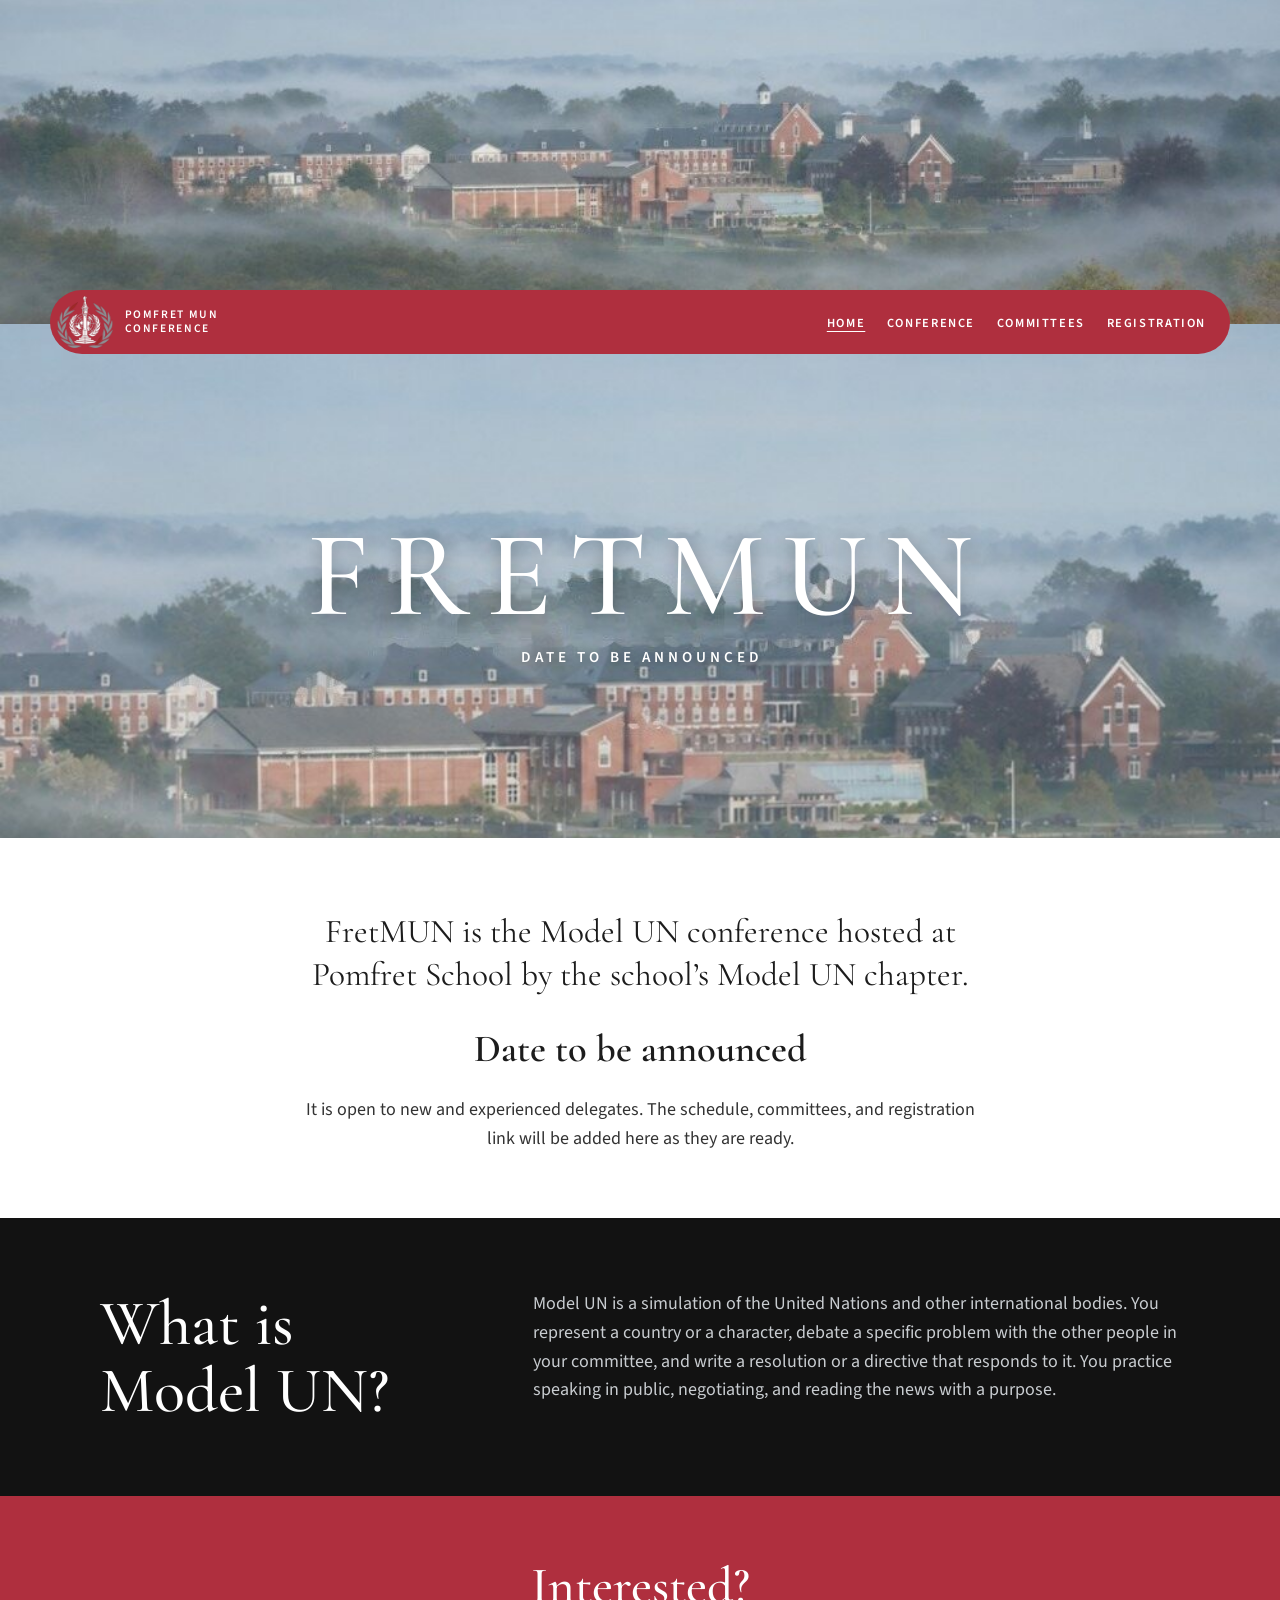
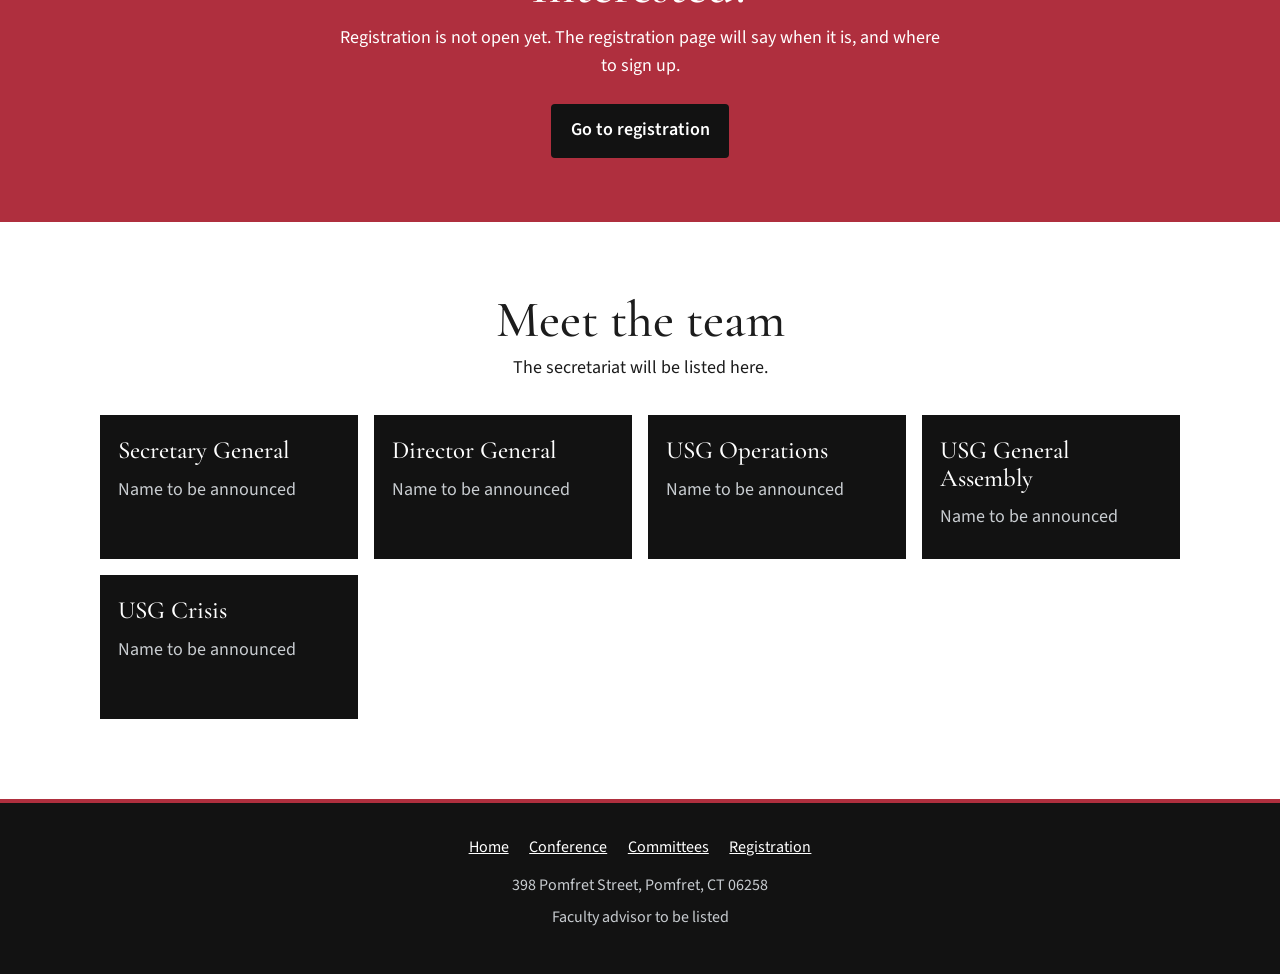
==== index.html @ eb7f8157 "Add the first FretMUN site so it can be edited on GitHub Pages. The pages follow the Loomis conferen" ====
<!DOCTYPE html>
<html lang="en">
<head>
  <meta charset="utf-8">
  <meta name="viewport" content="width=device-width, initial-scale=1">
  <title>FretMUN — Pomfret Model UN</title>
  <meta name="description" content="FretMUN is the Model UN conference hosted at Pomfret School.">
  <link rel="icon" href="images/logo.png">
  <link rel="preconnect" href="https://fonts.googleapis.com">
  <link rel="preconnect" href="https://fonts.gstatic.com" crossorigin>
  <link href="https://fonts.googleapis.com/css2?family=Cormorant+Garamond:wght@500;600&family=Source+Sans+3:wght@400;600&display=swap" rel="stylesheet">
  <link rel="stylesheet" href="css/styles.css">
  <script>document.documentElement.classList.add("js");</script>
</head>
<body>
  <a class="skip" href="#content">Skip to content</a>
  <div class="hero">
    <img class="vista" src="images/campus-vista.jpg" alt="Pomfret School campus above the fog">
    <nav class="bar" aria-label="Primary">
      <a class="brand" href="index.html">
        <img src="images/logo.png" alt="" width="52" height="49">
        <span class="brand-name">Pomfret MUN<br>Conference</span>
      </a>
      <button class="menu-toggle" type="button" aria-expanded="false" aria-controls="nav-links">Menu</button>
      <ul class="nav-links" id="nav-links">
        <li><a href="index.html" aria-current="page">Home</a></li>
        <li><a href="conference.html">Conference</a></li>
        <li><a href="committees.html">Committees</a></li>
        <li><a href="registration.html">Registration</a></li>
      </ul>
    </nav>
    <div class="hall">
      <div>
        <h1 class="wordmark">FRETMUN</h1>
        <p class="wordmark-date">Date to be announced</p>
      </div>
    </div>
  </div>

  <main id="content">
    <section class="intro wrap">
      <p class="lede">FretMUN is the Model UN conference hosted at Pomfret School by the school’s Model UN chapter.</p>
      <p class="when">Date to be announced</p>
      <p class="note">It is open to new and experienced delegates. The schedule, committees, and registration link will be added here as they are ready.</p>
    </section>

    <section class="about">
      <div class="wrap">
        <h2>What is<br>Model UN?</h2>
        <p>Model UN is a simulation of the United Nations and other international bodies. You represent a country or a character, debate a specific problem with the other people in your committee, and write a resolution or a directive that responds to it. You practice speaking in public, negotiating, and reading the news with a purpose.</p>
      </div>
    </section>

    <section class="invite">
      <div class="wrap">
        <h2>Interested?</h2>
        <p>Registration is not open yet. The registration page will say when it is, and where to sign up.</p>
        <a class="button" href="registration.html">Go to registration</a>
      </div>
    </section>

    <section class="team">
      <div class="wrap">
        <h2>Meet the team</h2>
        <p class="dek">The secretariat will be listed here.</p>
        <!-- Copy a card for each officer. Put the role in the heading and the name in the paragraph. -->
        <ul class="roster">
          <li>
            <h3>Secretary General</h3>
            <p>Name to be announced</p>
          </li>
          <li>
            <h3>Director General</h3>
            <p>Name to be announced</p>
          </li>
          <li>
            <h3>USG Operations</h3>
            <p>Name to be announced</p>
          </li>
          <li>
            <h3>USG General Assembly</h3>
            <p>Name to be announced</p>
          </li>
          <li>
            <h3>USG Crisis</h3>
            <p>Name to be announced</p>
          </li>
        </ul>
      </div>
    </section>
  </main>

  <footer class="site-footer">
    <nav aria-label="Footer">
      <a href="index.html">Home</a>
      <a href="conference.html">Conference</a>
      <a href="committees.html">Committees</a>
      <a href="registration.html">Registration</a>
    </nav>
    <p>398 Pomfret Street, Pomfret, CT 06258</p>
    <p>Faculty advisor to be listed</p>
  </footer>
  <script src="js/nav.js"></script>
</body>
</html>
---- css/styles.css ----
:root {
  --crimson: #af2f3e;
  --crimson-dark: #8c2432;
  --black: #121212;
  --ink: #1c1c1c;
  --silver: #c8ccd0;
  --line: #e2e4e6;
  --white: #fff;
  --serif: "Cormorant Garamond", Georgia, "Times New Roman", serif;
  --sans: "Source Sans 3", "Segoe UI", sans-serif;
  --wrap: 1080px;
  --bar: min(1180px, calc(100% - 2.5rem));
}

*,
*::before,
*::after {
  box-sizing: border-box;
}

body {
  margin: 0;
  background: var(--white);
  color: var(--ink);
  font-family: var(--sans);
  font-size: 1.125rem;
  line-height: 1.6;
}

img {
  max-width: 100%;
  display: block;
}

h1,
h2,
h3 {
  font-family: var(--serif);
  font-weight: 500;
  line-height: 1.05;
}

a {
  color: var(--crimson-dark);
}

a:hover {
  color: var(--crimson);
}

a:focus-visible,
button:focus-visible {
  outline: 2px solid var(--crimson);
  outline-offset: 3px;
}

.skip {
  position: absolute;
  left: 1rem;
  top: -4rem;
  background: var(--white);
  color: var(--black);
  padding: 0.5rem 1rem;
  z-index: 5;
}

.skip:focus {
  top: 1rem;
}

.wrap {
  width: min(var(--wrap), calc(100% - 3rem));
  margin-inline: auto;
}

.bar {
  position: relative;
  z-index: 2;
  display: flex;
  align-items: center;
  justify-content: space-between;
  gap: 1rem;
  width: var(--bar);
  margin: -2.15rem auto 0;
  padding: 0.4rem 1.15rem 0.4rem 0.45rem;
  background: var(--crimson);
  color: var(--white);
  border-radius: 999px;
}

.bar a {
  color: var(--white);
  text-decoration: none;
}

.bar a:focus-visible,
.bar button:focus-visible {
  outline-color: var(--white);
}

.brand {
  display: flex;
  align-items: center;
  gap: 0.75rem;
}

.brand img {
  height: 52px;
  width: auto;
}

.brand-name {
  font-size: 0.72rem;
  font-weight: 600;
  letter-spacing: 0.14em;
  text-transform: uppercase;
  line-height: 1.25;
}

.menu-toggle {
  display: none;
  margin-left: auto;
  background: transparent;
  color: var(--white);
  border: 1px solid rgba(255, 255, 255, 0.75);
  border-radius: 999px;
  font: inherit;
  font-size: 0.72rem;
  font-weight: 600;
  letter-spacing: 0.14em;
  text-transform: uppercase;
  padding: 0.45rem 0.85rem;
}

.nav-links {
  display: flex;
  flex-wrap: wrap;
  justify-content: flex-end;
  gap: 0.35rem 1.35rem;
  list-style: none;
  margin: 0;
  padding: 0.35rem 0.35rem 0.35rem 0;
}

.nav-links a {
  font-size: 0.78rem;
  font-weight: 600;
  letter-spacing: 0.13em;
  text-transform: uppercase;
}

.nav-links a[aria-current="page"] {
  text-decoration: underline;
  text-underline-offset: 0.35em;
}

.vista {
  width: 100%;
  height: 36vh;
  min-height: 200px;
  object-fit: cover;
  object-position: center 42%;
}

.hall,
.page-hero {
  display: grid;
  place-items: center;
  text-align: center;
  color: var(--white);
  background: #7f96a6 url("../images/campus-hall.jpg") center 42% / cover no-repeat;
}

.hall {
  min-height: 58vh;
  margin-top: -2.4rem;
  padding: 7rem 1.25rem 4.5rem;
}

.wordmark {
  margin: 0;
  font-size: clamp(3.5rem, 11vw, 7.6rem);
  font-weight: 500;
  letter-spacing: 0.14em;
  text-indent: 0.14em;
  line-height: 0.85;
  text-shadow: 0 2px 18px rgba(0, 0, 0, 0.28);
}

.wordmark-date {
  margin: 1.1rem 0 0;
  font-size: 0.95rem;
  font-weight: 600;
  letter-spacing: 0.26em;
  text-indent: 0.26em;
  text-transform: uppercase;
  text-shadow: 0 1px 10px rgba(0, 0, 0, 0.35);
}

.bar-static {
  margin: 0.85rem auto 0;
}

.page-hero {
  min-height: 280px;
  margin-top: 0.85rem;
  padding: 3rem 1.25rem;
}

.page-hero h1 {
  margin: 0;
  font-size: clamp(3rem, 7vw, 5.4rem);
  text-shadow: 0 2px 16px rgba(0, 0, 0, 0.35);
}

.intro {
  text-align: center;
  padding: 4.5rem 0 4rem;
}

.intro .lede {
  font-family: var(--serif);
  font-size: clamp(1.65rem, 2.6vw, 2.15rem);
  line-height: 1.3;
  max-width: 22em;
  margin: 0 auto 1.4rem;
}

.intro .when {
  margin: 0 0 1rem;
  font-family: var(--serif);
  font-size: clamp(1.8rem, 3vw, 2.4rem);
  font-weight: 600;
}

.intro .note {
  max-width: 38em;
  margin: 0 auto;
  color: #333;
}

.about {
  background: var(--black);
  color: var(--white);
  padding: 4.5rem 0;
}

.about .wrap {
  display: grid;
  grid-template-columns: minmax(12rem, 0.8fr) 1.4fr;
  gap: 2rem 4rem;
  align-items: start;
}

.about h2 {
  margin: 0;
  font-size: clamp(2.7rem, 5vw, 4.4rem);
  color: var(--white);
}

.about p {
  margin: 0;
  max-width: 42em;
  color: var(--silver);
}

.invite {
  background: var(--crimson);
  color: var(--white);
  text-align: center;
  padding: 4rem 0;
}

.invite h2 {
  margin: 0 0 0.6rem;
  font-size: clamp(2.4rem, 4vw, 3.4rem);
}

.invite p {
  margin: 0 auto 1.4rem;
  max-width: 34em;
}

.button {
  display: inline-block;
  background: var(--black);
  color: var(--white);
  text-decoration: none;
  font-weight: 600;
  padding: 0.8rem 1.2rem;
  border-radius: 4px;
}

.button:hover {
  background: #2a2a2a;
  color: var(--white);
}

.button:focus-visible {
  outline-color: var(--white);
}

.team {
  padding: 4.5rem 0 5rem;
}

.team h2,
.section h2 {
  margin: 0 0 0.4rem;
  font-size: clamp(2.4rem, 4vw, 3.4rem);
  text-align: center;
}

.team .dek,
.section .dek {
  margin: 0 auto 2rem;
  max-width: 38em;
  text-align: center;
}

.roster {
  display: grid;
  grid-template-columns: repeat(auto-fit, minmax(240px, 1fr));
  gap: 1rem;
  list-style: none;
  margin: 0;
  padding: 0;
}

.roster li {
  background: var(--black);
  color: var(--white);
  padding: 1.4rem 1.1rem 1.25rem;
  min-height: 9rem;
}

.roster h3 {
  margin: 0 0 0.7rem;
  font-size: 1.55rem;
  line-height: 1.1;
  color: var(--white);
  text-wrap: balance;
}

.roster p {
  margin: 0;
  color: var(--silver);
}

.section {
  padding: 3.5rem 0;
}

.section + .section {
  padding-top: 0;
}

.stack {
  list-style: none;
  margin: 0;
  padding: 0;
  border-top: 1px solid var(--line);
}

.stack li {
  display: grid;
  grid-template-columns: minmax(9rem, 16rem) 1fr;
  gap: 0.5rem 1.5rem;
  padding: 0.9rem 0;
  border-bottom: 1px solid var(--line);
}

.stack strong {
  font-weight: 600;
}

table {
  width: 100%;
  border-collapse: collapse;
}

caption {
  caption-side: bottom;
  text-align: left;
  padding-top: 0.75rem;
  color: #444;
  font-size: 1rem;
}

th,
td {
  text-align: left;
  padding: 0.75rem 0.4rem;
  border-bottom: 1px solid var(--line);
  vertical-align: top;
}

th {
  font-weight: 600;
  color: var(--crimson-dark);
}

.committees {
  display: grid;
  grid-template-columns: repeat(auto-fit, minmax(240px, 1fr));
  gap: 1rem;
  list-style: none;
  margin: 0;
  padding: 0;
}

.committees li {
  border: 1px solid var(--line);
  padding: 1.25rem 1.1rem 1.1rem;
}

.committees h3 {
  margin: 0 0 0.45rem;
  font-size: 1.85rem;
}

.committees p {
  margin: 0.2rem 0;
}

.site-footer {
  background: var(--black);
  color: var(--silver);
  text-align: center;
  padding: 2rem 1.25rem 2.4rem;
  border-top: 4px solid var(--crimson);
  font-size: 1rem;
}

.site-footer p {
  margin: 0.35rem 0;
}

.site-footer a {
  color: var(--white);
}

.site-footer nav {
  margin-bottom: 0.8rem;
}

.site-footer nav a {
  margin: 0 0.55rem;
}

@media (max-width: 760px) {
  .js .menu-toggle {
    display: inline-flex;
  }

  .js .nav-links {
    display: none;
    width: 100%;
    flex-direction: column;
    align-items: flex-start;
    padding: 0.2rem 0.6rem 0.7rem;
  }

  .js .nav-links.is-open {
    display: flex;
  }

  .bar:has(.is-open) {
    border-radius: 1.4rem;
    align-items: flex-start;
    flex-wrap: wrap;
  }

  .about .wrap,
  .stack li {
    grid-template-columns: 1fr;
  }

  .hall {
    margin-top: 0;
    min-height: 70vh;
    padding-top: 4.5rem;
  }

  .bar {
    margin-top: 0.75rem;
  }

  .wordmark {
    letter-spacing: 0.06em;
    text-indent: 0.06em;
  }
}


@media (prefers-reduced-motion: reduce) {
  * {
    scroll-behavior: auto;
  }
}
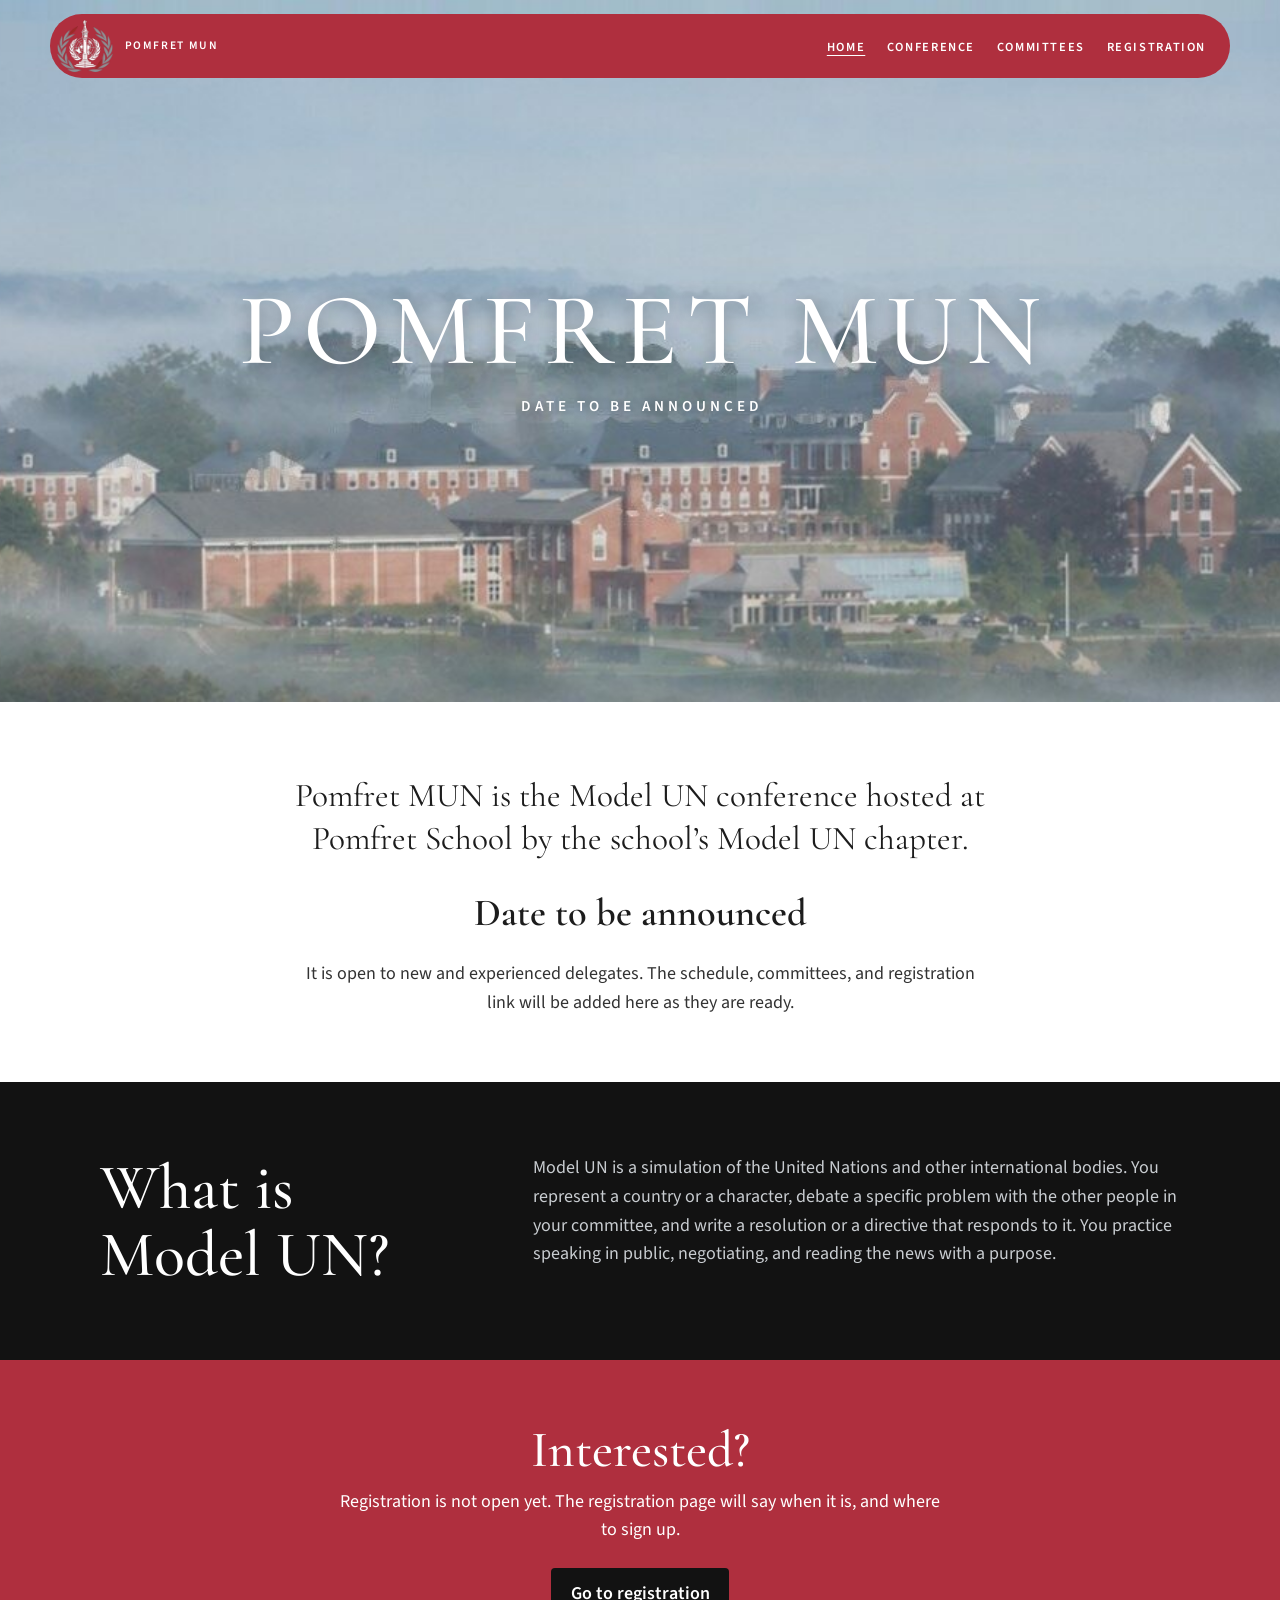
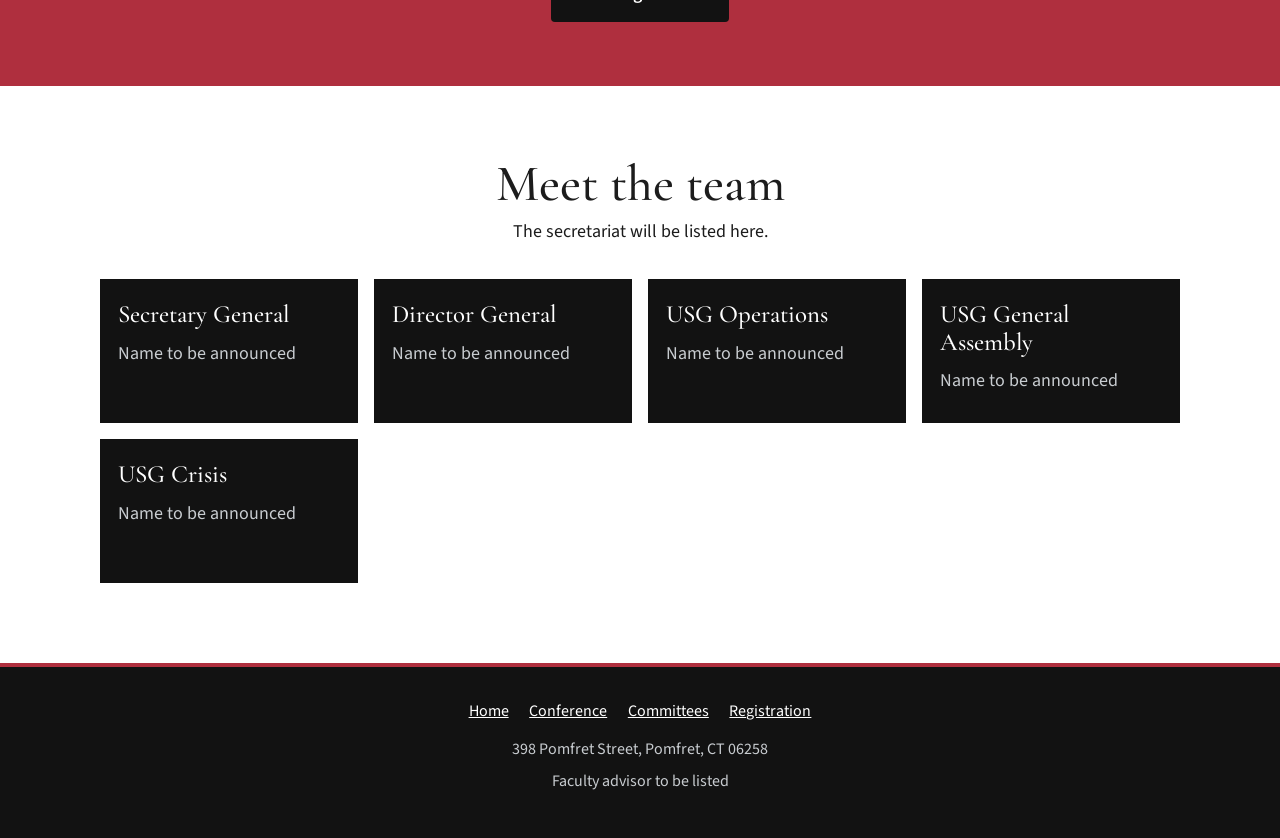
==== commit 5acd808c: "Call the site Pomfret MUN and use one campus photo. The name is still temporary. The red bar sits on" ====
--- a/index.html
+++ b/index.html
@@ -3,8 +3,8 @@
 <head>
   <meta charset="utf-8">
   <meta name="viewport" content="width=device-width, initial-scale=1">
-  <title>FretMUN — Pomfret Model UN</title>
-  <meta name="description" content="FretMUN is the Model UN conference hosted at Pomfret School.">
+  <title>Pomfret MUN</title>
+  <meta name="description" content="Pomfret MUN is the Model UN conference hosted at Pomfret School.">
   <link rel="icon" href="images/logo.png">
   <link rel="preconnect" href="https://fonts.googleapis.com">
   <link rel="preconnect" href="https://fonts.gstatic.com" crossorigin>
@@ -14,12 +14,11 @@
 </head>
 <body>
   <a class="skip" href="#content">Skip to content</a>
-  <div class="hero">
-    <img class="vista" src="images/campus-vista.jpg" alt="Pomfret School campus above the fog">
+  <header class="hero">
     <nav class="bar" aria-label="Primary">
       <a class="brand" href="index.html">
         <img src="images/logo.png" alt="" width="52" height="49">
-        <span class="brand-name">Pomfret MUN<br>Conference</span>
+        <span class="brand-name">Pomfret MUN</span>
       </a>
       <button class="menu-toggle" type="button" aria-expanded="false" aria-controls="nav-links">Menu</button>
       <ul class="nav-links" id="nav-links">
@@ -29,17 +28,20 @@
         <li><a href="registration.html">Registration</a></li>
       </ul>
     </nav>
-    <div class="hall">
-      <div>
-        <h1 class="wordmark">FRETMUN</h1>
-        <p class="wordmark-date">Date to be announced</p>
-      </div>
+    <!-- Swap the image for a video when one is ready:
+         <video autoplay muted loop playsinline src="images/campus.mp4"></video> -->
+    <div class="hero-media">
+      <img src="images/campus-hall.jpg" alt="Pomfret School campus in the fog">
     </div>
-  </div>
+    <div class="hero-copy">
+      <h1 class="wordmark">Pomfret MUN</h1>
+      <p class="wordmark-date">Date to be announced</p>
+    </div>
+  </header>
 
   <main id="content">
     <section class="intro wrap">
-      <p class="lede">FretMUN is the Model UN conference hosted at Pomfret School by the school’s Model UN chapter.</p>
+      <p class="lede">Pomfret MUN is the Model UN conference hosted at Pomfret School by the school’s Model UN chapter.</p>
       <p class="when">Date to be announced</p>
       <p class="note">It is open to new and experienced delegates. The schedule, committees, and registration link will be added here as they are ready.</p>
     </section>
--- a/css/styles.css
+++ b/css/styles.css
@@ -81,7 +81,7 @@
   justify-content: space-between;
   gap: 1rem;
   width: var(--bar);
-  margin: -2.15rem auto 0;
+  margin: 0.75rem auto 0;
   padding: 0.4rem 1.15rem 0.4rem 0.45rem;
   background: var(--crimson);
   color: var(--white);
@@ -154,36 +154,54 @@
   text-underline-offset: 0.35em;
 }
 
-.vista {
+.hero {
+  position: relative;
+  display: grid;
+  place-items: center;
+  min-height: 78vh;
+  overflow: hidden;
+  color: var(--white);
+  text-align: center;
+  background: #7f96a6;
+}
+
+.hero .bar {
+  position: absolute;
+  top: 0.85rem;
+  left: 0;
+  right: 0;
+  margin: 0 auto;
+}
+
+.hero-media,
+.hero-media img,
+.hero-media video {
+  position: absolute;
+  inset: 0;
   width: 100%;
-  height: 36vh;
-  min-height: 200px;
+  height: 100%;
+}
+
+.hero-media img,
+.hero-media video {
   object-fit: cover;
   object-position: center 42%;
 }
 
-.hall,
-.page-hero {
-  display: grid;
-  place-items: center;
-  text-align: center;
-  color: var(--white);
-  background: #7f96a6 url("../images/campus-hall.jpg") center 42% / cover no-repeat;
-}
-
-.hall {
-  min-height: 58vh;
-  margin-top: -2.4rem;
-  padding: 7rem 1.25rem 4.5rem;
+.hero-copy {
+  position: relative;
+  z-index: 1;
+  padding: 3rem 1.25rem;
 }
 
 .wordmark {
   margin: 0;
-  font-size: clamp(3.5rem, 11vw, 7.6rem);
+  font-size: clamp(2.8rem, 8vw, 6.4rem);
   font-weight: 500;
-  letter-spacing: 0.14em;
-  text-indent: 0.14em;
-  line-height: 0.85;
+  letter-spacing: 0.08em;
+  text-indent: 0.08em;
+  line-height: 0.9;
+  text-transform: uppercase;
   text-shadow: 0 2px 18px rgba(0, 0, 0, 0.28);
 }
 
@@ -197,20 +215,14 @@
   text-shadow: 0 1px 10px rgba(0, 0, 0, 0.35);
 }
 
-.bar-static {
-  margin: 0.85rem auto 0;
-}
-
 .page-hero {
-  min-height: 280px;
-  margin-top: 0.85rem;
-  padding: 3rem 1.25rem;
+  padding: 2.5rem 1.25rem 0.25rem;
+  text-align: center;
 }
 
 .page-hero h1 {
   margin: 0;
   font-size: clamp(3rem, 7vw, 5.4rem);
-  text-shadow: 0 2px 16px rgba(0, 0, 0, 0.35);
 }
 
 .intro {
@@ -476,19 +488,17 @@
     grid-template-columns: 1fr;
   }
 
-  .hall {
-    margin-top: 0;
+  .bar {
+    margin: 0.75rem auto 0;
+  }
+
+  .hero {
     min-height: 70vh;
-    padding-top: 4.5rem;
-  }
-
-  .bar {
-    margin-top: 0.75rem;
   }
 
   .wordmark {
-    letter-spacing: 0.06em;
-    text-indent: 0.06em;
+    letter-spacing: 0.04em;
+    text-indent: 0.04em;
   }
 }
 
